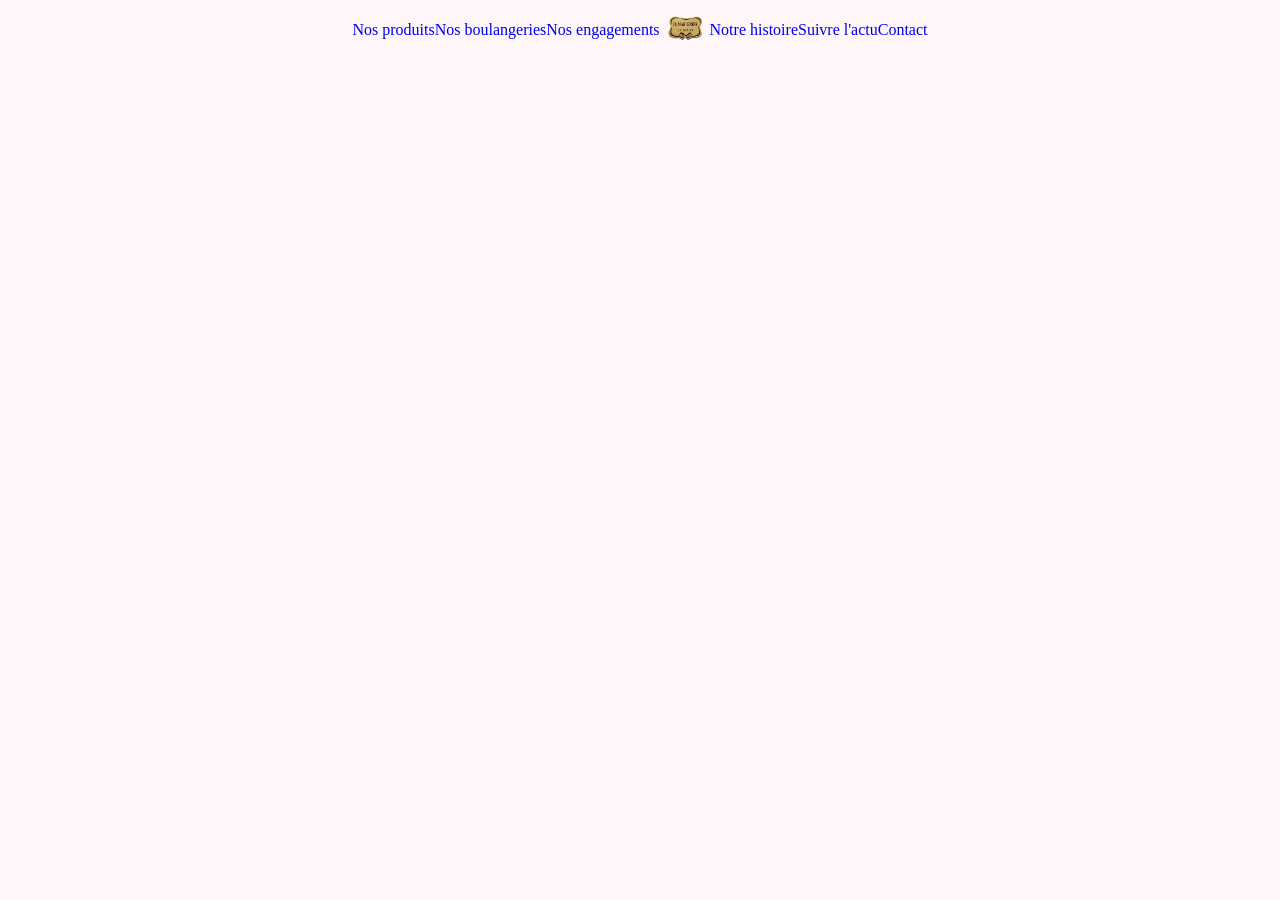
==== index.html @ d4bc4b45 "Premier dépot pour projet collaboratif" ====
<!DOCTYPE html>
<html lang="en">
<head>
    <meta charset="UTF-8">
    <meta name="viewport" content="width=device-width, initial-scale=1.0">
    <title>Boulangerie</title>
    <link rel="stylesheet" href="style/styles.css">
</head>
<body>
    <header>
        <div class="headerContent">
            <div class="headerLeft">
                <ul>
                    <li><a href="produits.html">Nos produits</a></li>
                    <li><a href="boulangeries.html">Nos boulangeries</a></li>
                    <li><a href="engagements.html">Nos engagements</a></li>
                </ul>
            </div>
            <img src="img/logo.png" alt="Logo de notre boulangerie MARIGNIER">
             <div class="headerRight">
                <ul>
                    <li><a href="histoire.html">Notre histoire</a></li>
                    <li><a href="actu.html">Suivre l'actu</a></li>
                    <li><a href="contact.html">Contact</a></li>
                </ul>
            </div>
        </div>
    </header>
</body>
</html>
---- style/styles.css ----
*{
    margin: 0;
    padding: 0;
    list-style: none;
    text-decoration: none;
}
body{
    background-color: #FFF6F9;
}

header{
    width: 100%;
    display: flex;
    justify-content: center;
    align-items: center;
    flex-direction: row;
    margin-top: 10px;
}
.headerLeft ul, .headerRight ul {
    display: flex;
    justify-content: center;
    align-items: center;
}
.headerContent{
    display: flex;
    justify-content: center;
    align-items: center;
}

header .headerContent img {
    width: 50px;
}
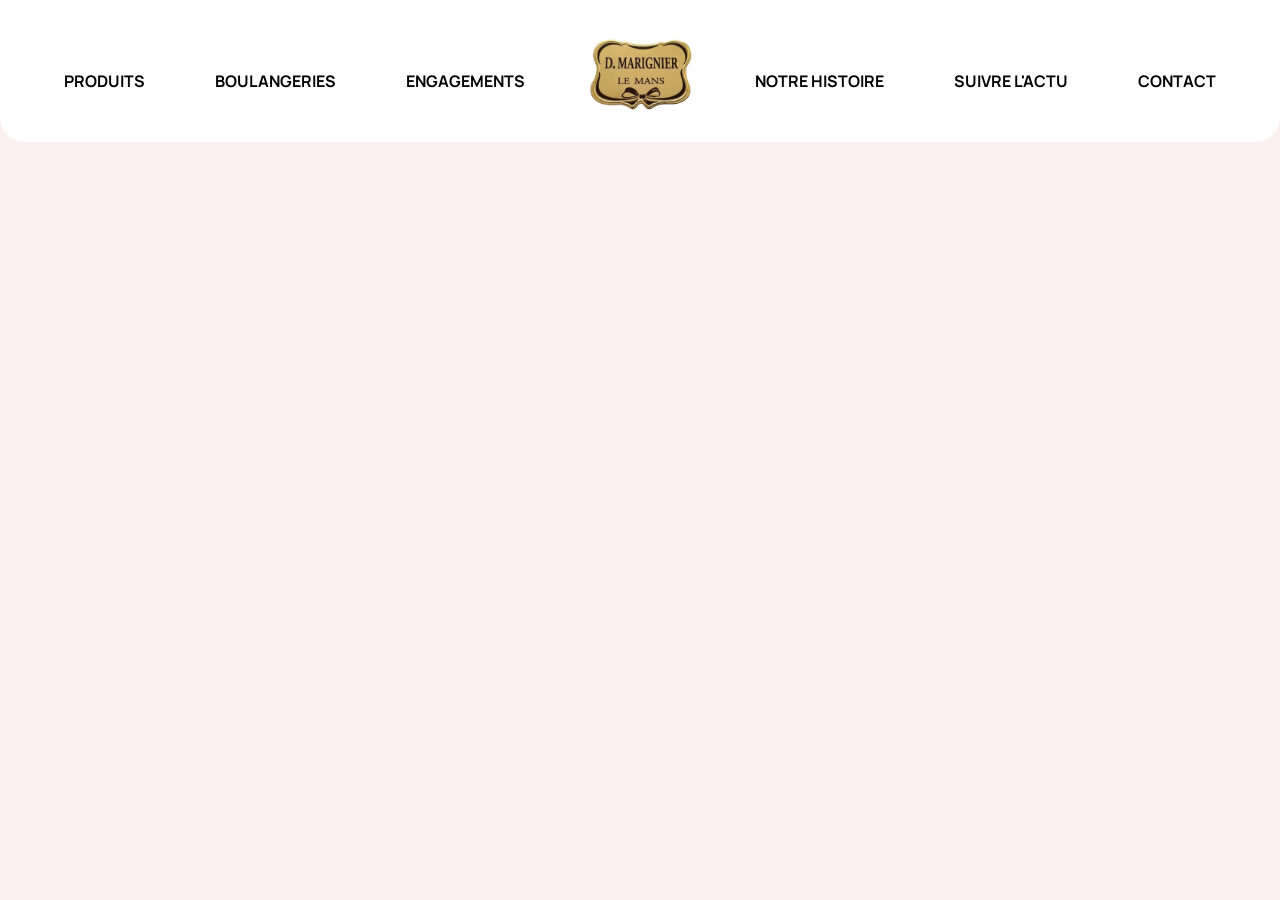
==== commit 4e0d08e3: "Modif header" ====
--- a/index.html
+++ b/index.html
@@ -4,6 +4,7 @@
     <meta charset="UTF-8">
     <meta name="viewport" content="width=device-width, initial-scale=1.0">
     <title>Boulangerie</title>
+    <link rel="shortcut icon" href="img/logo.png" type="image/x-icon">
     <link rel="stylesheet" href="style/styles.css">
 </head>
 <body>
@@ -11,12 +12,12 @@
         <div class="headerContent">
             <div class="headerLeft">
                 <ul>
-                    <li><a href="produits.html">Nos produits</a></li>
-                    <li><a href="boulangeries.html">Nos boulangeries</a></li>
-                    <li><a href="engagements.html">Nos engagements</a></li>
+                    <li><a href="produits.html">produits</a></li>
+                    <li><a href="boulangeries.html">boulangeries</a></li>
+                    <li><a href="engagements.html">engagements</a></li>
                 </ul>
             </div>
-            <img src="img/logo.png" alt="Logo de notre boulangerie MARIGNIER">
+            <a id="logoLien" href="index.html"> <img src="img/logo.png" alt="Logo de notre boulangerie MARIGNIER"></a>
              <div class="headerRight">
                 <ul>
                     <li><a href="histoire.html">Notre histoire</a></li>
@@ -26,5 +27,18 @@
             </div>
         </div>
     </header>
+
+    <secion id="slider">
+
+    </secion>
+
+    <section id="savoirFaire">
+
+    </section>
+
+    <section id="cardsMenu">
+        
+    </section>
+
 </body>
 </html>
--- a/style/styles.css
+++ b/style/styles.css
@@ -1,11 +1,15 @@
+@import url('https://fonts.googleapis.com/css2?family=Manrope:wght@200..800&display=swap');
 *{
     margin: 0;
     padding: 0;
     list-style: none;
     text-decoration: none;
+    font-family: "Manrope", sans-serif;
 }
+
+
 body{
-    background-color: #FFF6F9;
+    background-color: #FAF0F2;
 }
 
 header{
@@ -14,7 +18,10 @@
     justify-content: center;
     align-items: center;
     flex-direction: row;
-    margin-top: 10px;
+    padding-top: 20px;
+    border-bottom-left-radius: 25px;
+    border-bottom-right-radius: 25px;
+    background-color: #ffffff;
 }
 .headerLeft ul, .headerRight ul {
     display: flex;
@@ -28,5 +35,27 @@
 }
 
 header .headerContent img {
-    width: 50px;
+    width: 150px;
 }
+
+#logoLien {
+    margin: 0 40px 0 40px;
+}
+
+header ul li:not(:last-child){
+    margin-right: 70px;
+}
+
+header ul li a {
+    color: black;
+    text-transform: uppercase;
+    font-weight: bold;
+}
+
+header ul li {
+    transition: all 0.2s ease;
+}
+
+header ul li:hover{
+    transform: scale(1.03);
+}
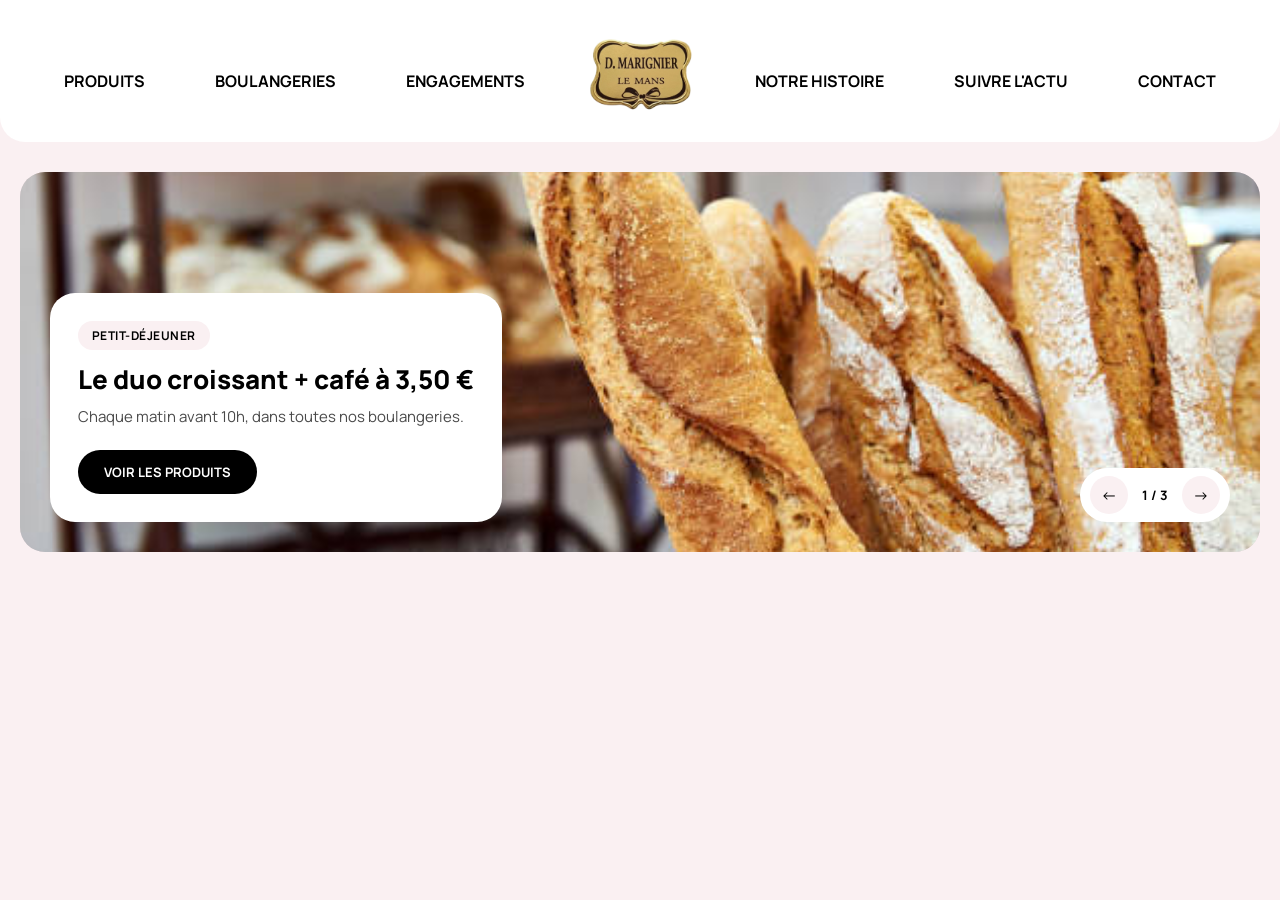
==== commit 3abd9ecb: "ajout structure carousel page accueil à modifier" ====
--- a/index.html
+++ b/index.html
@@ -28,9 +28,56 @@
         </div>
     </header>
 
-    <secion id="slider">
+    <section id="slider" >
+    <div class="sliderTrack">
 
-    </secion>
+        <article class="slide" id="promo1">
+            <img src="img/BG_PAIN.jpg" alt="Viennoiseries et café sur un plateau">
+            <div class="slideCard">
+                <span class="slideTag">Petit-déjeuner</span>
+                <h2>Le duo croissant + café à 3,50 €</h2>
+                <p>Chaque matin avant 10h, dans toutes nos boulangeries.</p>
+                <a class="btn" href="produits.html">Voir les produits</a>
+            </div>
+            <nav class="slideNav">
+                <a href="#promo3">&#8592;</a>
+                <span>1 / 3</span>
+                <a href="#promo2">&#8594;</a>
+            </nav>
+        </article>
+
+        <article class="slide" id="promo2">
+            <img src="img/BG_PAIN.jpg" alt="Galette des rois dorée">
+            <div class="slideCard">
+                <span class="slideTag">Saison</span>
+                <h2>La galette est de retour</h2>
+                <p>Frangipane maison, à réserver dès maintenant.</p>
+                <a class="btn" href="contact.html">Réserver</a>
+            </div>
+            <nav class="slideNav">
+                <a href="#promo1">&#8592;</a>
+                <span>2 / 3</span>
+                <a href="#promo3">&#8594;</a>
+            </nav>
+        </article>
+
+        <article class="slide" id="promo3">
+            <img src="img/BG_PAIN.jpg" alt="Pains artisanaux sortant du four">
+            <div class="slideCard">
+                <span class="slideTag">Notre savoir-faire</span>
+                <h2>Pétri, façonné, cuit sur place</h2>
+                <p>Découvre comment on fait notre pain, du levain au four.</p>
+                <a class="btn" href="engagements.html">Nos engagements</a>
+            </div>
+            <nav class="slideNav">
+                <a href="#promo2">&#8592;</a>
+                <span>3 / 3</span>
+                <a href="#promo1">&#8594;</a>
+            </nav>
+        </article>
+
+    </div>
+</section>
 
     <section id="savoirFaire">
 
--- a/style/styles.css
+++ b/style/styles.css
@@ -50,12 +50,148 @@
     color: black;
     text-transform: uppercase;
     font-weight: bold;
+    position: relative;
+    padding-bottom: 5px;
 }
 
 header ul li {
     transition: all 0.2s ease;
 }
 
-header ul li:hover{
-    transform: scale(1.03);
-}+
+header ul li a::after {
+    content: "";
+    position: absolute;
+    left: 0;
+    bottom: 0;
+    width: 0%;
+    height: 2px;
+    background-color: black;
+    transition: width 0.25s ease;
+}
+header ul li a:hover::after{
+    width: 100%;
+}
+
+/* ---------------------------------------CSS CAROUSEL */
+#slider {
+    max-width: 1280px;
+    margin: 30px auto;
+    padding: 0 20px;
+}
+
+.sliderTrack {
+    display: flex;
+    overflow-x: auto;
+    scroll-behavior: smooth;
+    scrollbar-width: none;
+    border-radius: 25px;
+}
+.sliderTrack::-webkit-scrollbar { 
+    display: none; /*eliot : ça cache la scroll bar dans le carousel */
+}
+
+.slide {
+    position: relative;
+    min-width: 100%;
+    min-height: 380px;
+    background-color: #ead5da;
+    overflow: hidden;
+}
+
+.slide img {
+    position: absolute;
+    inset: 0;
+    width: 100%;
+    height: 100%;
+    object-fit: cover;
+}
+
+.slideCard {
+    position: absolute;
+    left: 30px;
+    bottom: 30px;
+    max-width: 400px;
+    padding: 28px;
+    background-color: #ffffff;
+    border-radius: 25px;
+}
+
+.slideTag {
+    display: inline-block;
+    margin-bottom: 14px;
+    padding: 6px 14px;
+    background-color: #FAF0F2;
+    border-radius: 999px;
+    font-size: 12px;
+    font-weight: 700;
+    text-transform: uppercase;
+    letter-spacing: 0.04em;
+    color: black;
+}
+
+.slideCard h2 {
+    font-size: 26px;
+    font-weight: 800;
+    line-height: 1.2;
+    color: black;
+}
+
+.slideCard p {
+    margin: 10px 0 22px;
+    font-size: 15px;
+    line-height: 1.5;
+    color: #4a4a4a;
+}
+
+.btn {
+    display: inline-block;
+    padding: 13px 26px;
+    background-color: black;
+    color: #ffffff;
+    border-radius: 999px;
+    font-size: 13px;
+    font-weight: 700;
+    text-transform: uppercase;
+    transition: all 0.2s ease;
+}
+.btn:hover { 
+    transform: scale(1.03); 
+}
+
+
+.slideNav {
+    position: absolute;
+    right: 30px;
+    bottom: 30px;
+    display: flex;
+    align-items: center;
+    gap: 14px;
+    padding: 8px 10px;
+    background-color: #ffffff;
+    border-radius: 999px;
+}
+
+.slideNav span {
+    font-size: 13px;
+    font-weight: 700;
+    color: black;
+}
+
+.slideNav a {
+    display: flex;
+    justify-content: center;
+    align-items: center;
+    width: 38px;
+    height: 38px;
+    border-radius: 50%;
+    background-color: #FAF0F2;
+    color: black;
+    font-size: 16px;
+    transition: all 0.2s ease;
+}
+.slideNav a:hover { 
+    background-color: black; 
+    color: #ffffff; 
+}
+
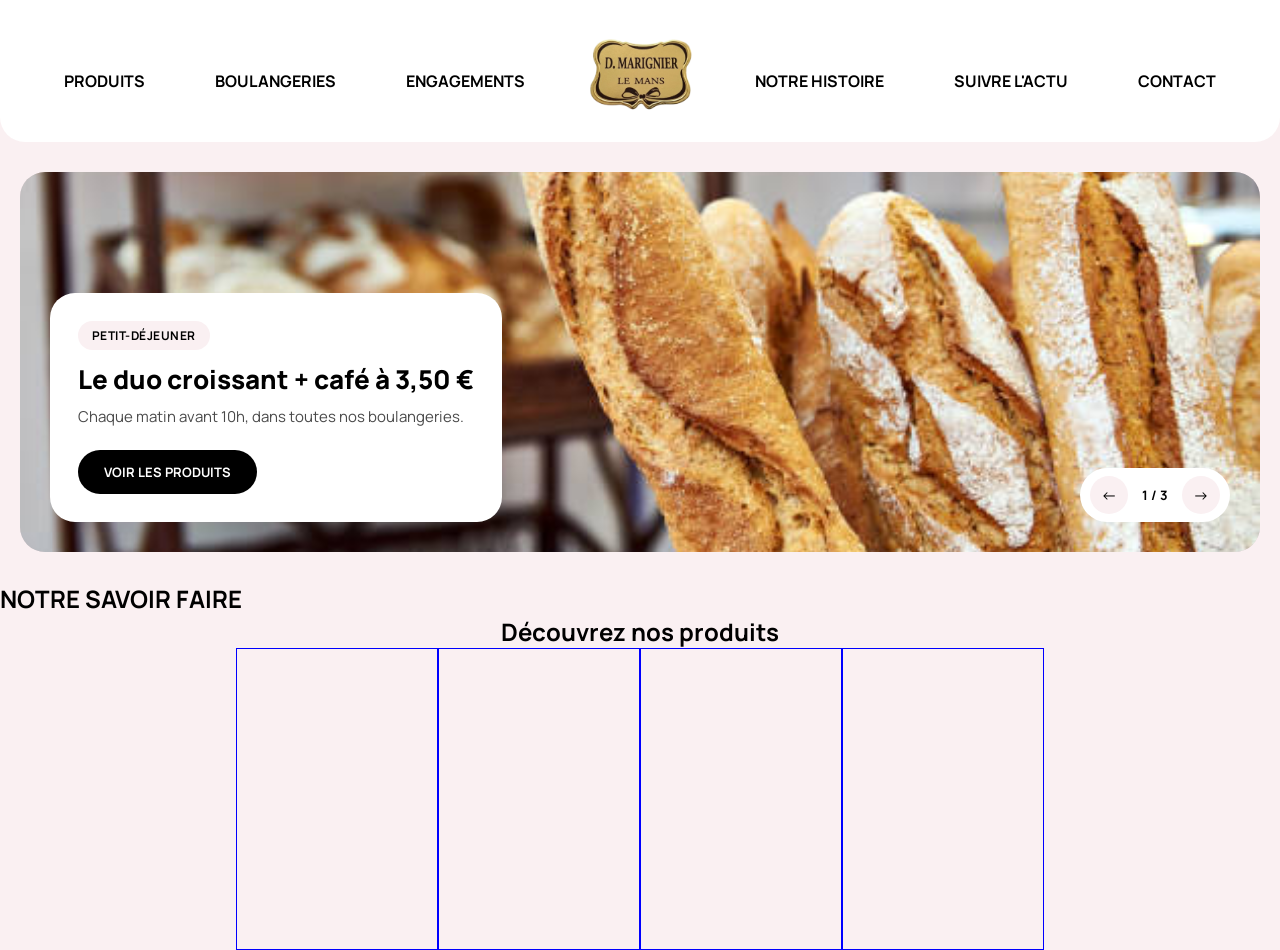
==== commit e659fdfb: "modif carousel : faut mieux l'intégrer avec le header" ====
--- a/index.html
+++ b/index.html
@@ -1,5 +1,6 @@
 <!DOCTYPE html>
 <html lang="en">
+
 <head>
     <meta charset="UTF-8">
     <meta name="viewport" content="width=device-width, initial-scale=1.0">
@@ -7,6 +8,7 @@
     <link rel="shortcut icon" href="img/logo.png" type="image/x-icon">
     <link rel="stylesheet" href="style/styles.css">
 </head>
+
 <body>
     <header>
         <div class="headerContent">
@@ -18,7 +20,7 @@
                 </ul>
             </div>
             <a id="logoLien" href="index.html"> <img src="img/logo.png" alt="Logo de notre boulangerie MARIGNIER"></a>
-             <div class="headerRight">
+            <div class="headerRight">
                 <ul>
                     <li><a href="histoire.html">Notre histoire</a></li>
                     <li><a href="actu.html">Suivre l'actu</a></li>
@@ -28,64 +30,87 @@
         </div>
     </header>
 
-    <section id="slider" >
-    <div class="sliderTrack">
+    <section id="slider">
+        <!-- btn radio invisibles qui mémorisent la slide active -->
+        <input type="radio" name="slider" id="radio1" checked hidden>
+        <input type="radio" name="slider" id="radio2" hidden>
+        <input type="radio" name="slider" id="radio3" hidden>
 
-        <article class="slide" id="promo1">
-            <img src="img/BG_PAIN.jpg" alt="Viennoiseries et café sur un plateau">
-            <div class="slideCard">
-                <span class="slideTag">Petit-déjeuner</span>
-                <h2>Le duo croissant + café à 3,50 €</h2>
-                <p>Chaque matin avant 10h, dans toutes nos boulangeries.</p>
-                <a class="btn" href="produits.html">Voir les produits</a>
+        <div class="sliderContainer">
+            <div class="sliderTrack">
+
+                <article class="slide" id="promo1">
+                    <img src="img/BG_PAIN.jpg" alt="Viennoiseries et café sur un plateau">
+                    <div class="slideCard">
+                        <span class="slideTag">Petit-déjeuner</span>
+                        <h2>Le duo croissant + café à 3,50 €</h2>
+                        <p>Chaque matin avant 10h, dans toutes nos boulangeries.</p>
+                        <a class="btn" href="produits.html">Voir les produits</a>
+                    </div>
+                    <nav class="slideNav">
+                        <label for="radio3">&#8592;</label>
+                        <span>1 / 3</span>
+                        <label for="radio2">&#8594;</label>
+                    </nav>
+                </article>
+
+                <article class="slide" id="promo2">
+                    <img src="img/BG_PAIN.jpg" alt="Galette des rois dorée">
+                    <div class="slideCard">
+                        <span class="slideTag">Saison</span>
+                        <h2>La galette est de retour</h2>
+                        <p>Frangipane maison, à réserver dès maintenant.</p>
+                        <a class="btn" href="contact.html">Réserver</a>
+                    </div>
+                    <nav class="slideNav">
+                        <label for="radio1">&#8592;</label>
+                        <span>2 / 3</span>
+                        <label for="radio3">&#8594;</label>
+                    </nav>
+                </article>
+
+                <article class="slide" id="promo3">
+                    <img src="img/BG_PAIN.jpg" alt="Pains artisanaux sortant du four">
+                    <div class="slideCard">
+                        <span class="slideTag">Notre savoir-faire</span>
+                        <h2>Pétri, façonné, cuit sur place</h2>
+                        <p>Découvre comment on fait notre pain, du levain au four.</p>
+                        <a class="btn" href="engagements.html">Nos engagements</a>
+                    </div>
+                    <nav class="slideNav">
+                        <label for="radio2">&#8592;</label>
+                        <span>3 / 3</span>
+                        <label for="radio1">&#8594;</label>
+                    </nav>
+                </article>
+
             </div>
-            <nav class="slideNav">
-                <a href="#promo3">&#8592;</a>
-                <span>1 / 3</span>
-                <a href="#promo2">&#8594;</a>
-            </nav>
-        </article>
+        </div>
+    </section>
 
-        <article class="slide" id="promo2">
-            <img src="img/BG_PAIN.jpg" alt="Galette des rois dorée">
-            <div class="slideCard">
-                <span class="slideTag">Saison</span>
-                <h2>La galette est de retour</h2>
-                <p>Frangipane maison, à réserver dès maintenant.</p>
-                <a class="btn" href="contact.html">Réserver</a>
-            </div>
-            <nav class="slideNav">
-                <a href="#promo1">&#8592;</a>
-                <span>2 / 3</span>
-                <a href="#promo3">&#8594;</a>
-            </nav>
-        </article>
-
-        <article class="slide" id="promo3">
-            <img src="img/BG_PAIN.jpg" alt="Pains artisanaux sortant du four">
-            <div class="slideCard">
-                <span class="slideTag">Notre savoir-faire</span>
-                <h2>Pétri, façonné, cuit sur place</h2>
-                <p>Découvre comment on fait notre pain, du levain au four.</p>
-                <a class="btn" href="engagements.html">Nos engagements</a>
-            </div>
-            <nav class="slideNav">
-                <a href="#promo2">&#8592;</a>
-                <span>3 / 3</span>
-                <a href="#promo1">&#8594;</a>
-            </nav>
-        </article>
-
-    </div>
-</section>
 
     <section id="savoirFaire">
+
+        <h2>
+            NOTRE SAVOIR FAIRE
+        </h2>
 
     </section>
 
     <section id="cardsMenu">
-        
+        <h2>
+            Découvrez nos produits
+        </h2>
+
+        <div class="contentMenu">
+            <div class="cardMenu"></div>
+            <div class="cardMenu"></div>
+            <div class="cardMenu"></div>
+            <div class="cardMenu"></div>
+        </div>
+
     </section>
 
 </body>
+
 </html>
--- a/style/styles.css
+++ b/style/styles.css
@@ -72,7 +72,6 @@
 header ul li a:hover::after{
     width: 100%;
 }
-
 /* ---------------------------------------CSS CAROUSEL */
 #slider {
     max-width: 1280px;
@@ -80,15 +79,24 @@
     padding: 0 20px;
 }
 
+.sliderContainer {
+    overflow: hidden;
+    border-radius: 25px
+}
+
 .sliderTrack {
     display: flex;
-    overflow-x: auto;
-    scroll-behavior: smooth;
-    scrollbar-width: none;
-    border-radius: 25px;
-}
-.sliderTrack::-webkit-scrollbar { 
-    display: none; /*eliot : ça cache la scroll bar dans le carousel */
+    transition: transform 0.5s ease;
+}
+
+#radio1:checked ~ /*regarde les balises voisines*/ .sliderContainer .sliderTrack {
+     transform: translateX(0%); /*décale la slide*/
+}
+#radio2:checked ~ .sliderContainer .sliderTrack {
+     transform: translateX(-100%); 
+}
+#radio3:checked ~ .sliderContainer .sliderTrack {
+     transform: translateX(-200%); 
 }
 
 .slide {
@@ -159,7 +167,6 @@
     transform: scale(1.03); 
 }
 
-
 .slideNav {
     position: absolute;
     right: 30px;
@@ -178,7 +185,7 @@
     color: black;
 }
 
-.slideNav a {
+.slideNav label {
     display: flex;
     justify-content: center;
     align-items: center;
@@ -188,10 +195,37 @@
     background-color: #FAF0F2;
     color: black;
     font-size: 16px;
+    cursor: pointer;
+    user-select: none;
     transition: all 0.2s ease;
 }
-.slideNav a:hover { 
+.slideNav label:hover { 
     background-color: black; 
     color: #ffffff; 
 }
 
+/* ------------------------------------------CARDS MENU ACCUEIL */
+
+
+#cardsMenu{
+    width: 100%;
+    position: relative;
+    display: flex;
+    justify-content: center;
+    flex-direction: column;
+    align-items: center;
+}
+
+.contentMenu{
+    width: 100%;
+    display: flex;
+    flex-direction: row;
+    justify-content: center;
+    align-items: center;
+}
+
+.cardMenu{
+    border: 1px solid blue;
+    height: 300px;
+    width: 200px;
+}
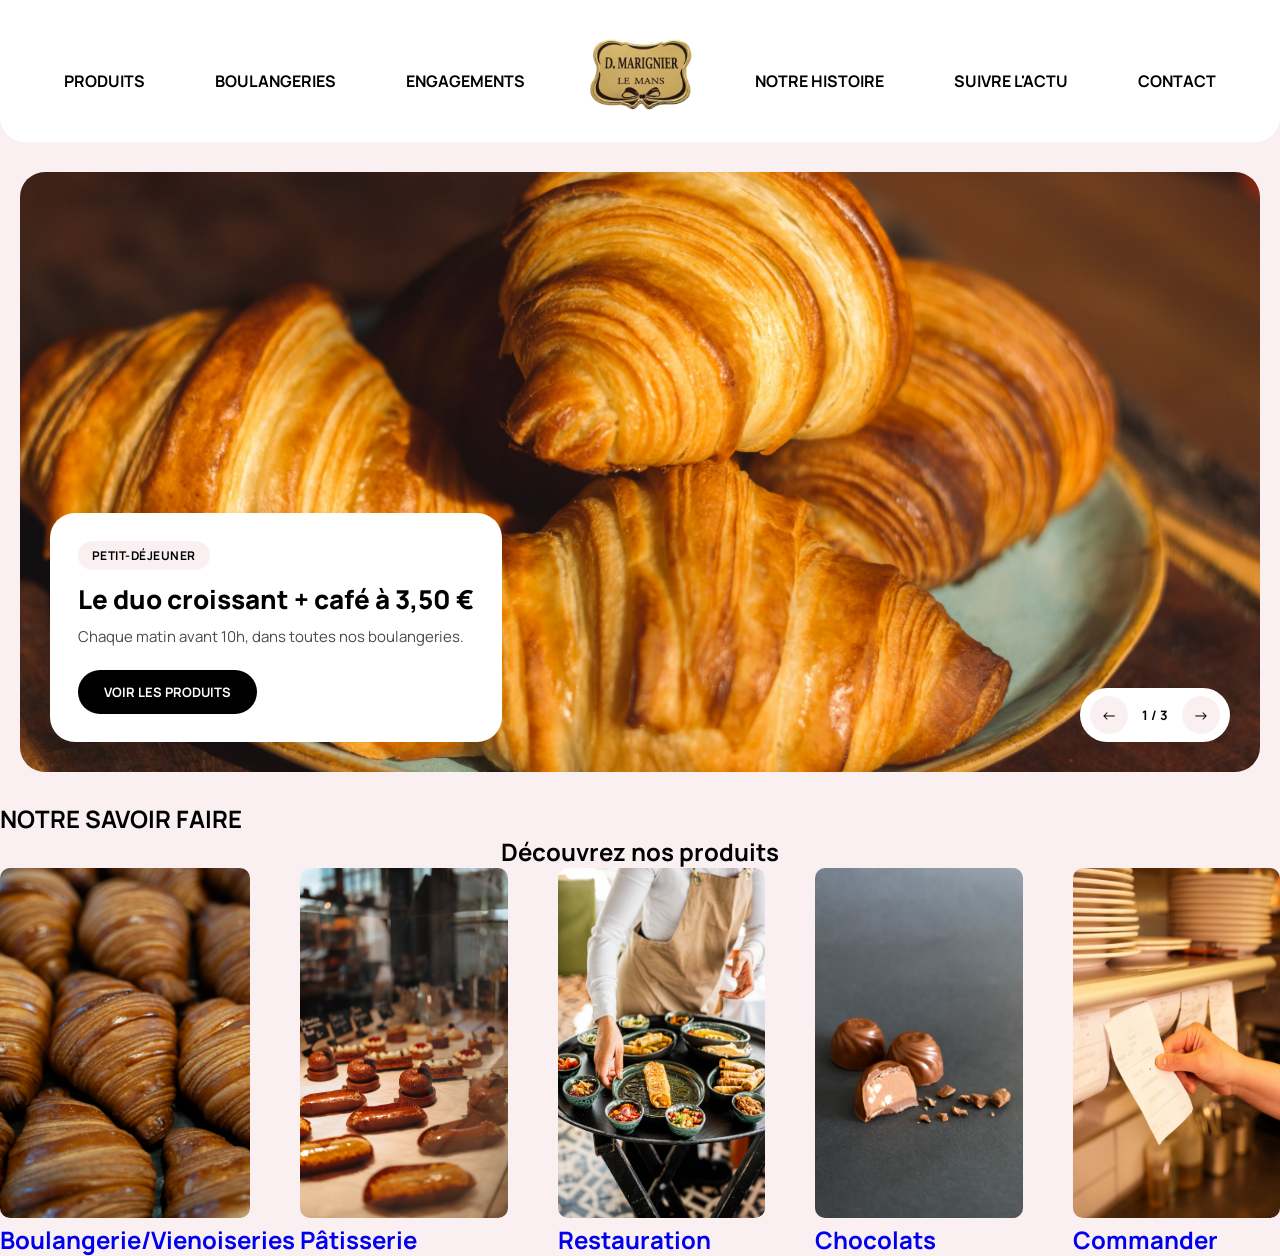
==== commit b2d914a2: "test" ====
--- a/index.html
+++ b/index.html
@@ -40,7 +40,7 @@
             <div class="sliderTrack">
 
                 <article class="slide" id="promo1">
-                    <img src="img/BG_PAIN.jpg" alt="Viennoiseries et café sur un plateau">
+                    <img src="img/croissant.jpg" alt="Viennoiseries et café sur un plateau">
                     <div class="slideCard">
                         <span class="slideTag">Petit-déjeuner</span>
                         <h2>Le duo croissant + café à 3,50 €</h2>
@@ -55,11 +55,11 @@
                 </article>
 
                 <article class="slide" id="promo2">
-                    <img src="img/BG_PAIN.jpg" alt="Galette des rois dorée">
+                    <img src="img/buche.jpg" alt="Notre buche de Noël">
                     <div class="slideCard">
                         <span class="slideTag">Saison</span>
-                        <h2>La galette est de retour</h2>
-                        <p>Frangipane maison, à réserver dès maintenant.</p>
+                        <h2>Notre bûche est de retour</h2>
+                        <p>Faite maison, à réserver dès maintenant.</p>
                         <a class="btn" href="contact.html">Réserver</a>
                     </div>
                     <nav class="slideNav">
@@ -70,7 +70,7 @@
                 </article>
 
                 <article class="slide" id="promo3">
-                    <img src="img/BG_PAIN.jpg" alt="Pains artisanaux sortant du four">
+                    <img src="img/pain.jpg" alt="Pains artisanaux sortant du four">
                     <div class="slideCard">
                         <span class="slideTag">Notre savoir-faire</span>
                         <h2>Pétri, façonné, cuit sur place</h2>
@@ -103,10 +103,36 @@
         </h2>
 
         <div class="contentMenu">
-            <div class="cardMenu"></div>
-            <div class="cardMenu"></div>
-            <div class="cardMenu"></div>
-            <div class="cardMenu"></div>
+            <a class="cardMenu" href="produits.html">
+                <img src="img/Viennoiseries.jpg" alt="Photo Boulangerie/Vienoiseries">
+                <h2>
+                    Boulangerie/Vienoiseries
+                </h2>
+            </a>
+            <a class="cardMenu" href="produits.html">
+                <img src="img/patisserie.jpg" alt="Photo Pâtisserie">
+                <h2>
+                    Pâtisserie
+                </h2>
+            </a>
+            <a class="cardMenu" href="produits.html">
+                <img src="img/restauration.jpg" alt="Photo Restauration">
+                <h2>
+                    Restauration
+                </h2>
+            </a>
+            <a class="cardMenu" href="produits.html">
+                <img src="img/chocolat.jpg" alt="Photo de chocolats">
+                <h2>
+                    Chocolats
+                </h2>
+            </a>
+            <a class="cardMenu" href="produits.html">
+                <img src="img/commande.jpg" alt="Photo de commandes">
+                <h2>
+                    Commander
+                </h2>
+            </a>
         </div>
 
     </section>
--- a/style/styles.css
+++ b/style/styles.css
@@ -102,7 +102,7 @@
 .slide {
     position: relative;
     min-width: 100%;
-    min-height: 380px;
+    min-height: 600px;
     background-color: #ead5da;
     overflow: hidden;
 }
@@ -222,10 +222,16 @@
     flex-direction: row;
     justify-content: center;
     align-items: center;
+    gap:50px;
 }
 
 .cardMenu{
-    border: 1px solid blue;
-    height: 300px;
-    width: 200px;
-}
+    height: 350px;
+    width:250px;
+}
+
+.cardMenu img{
+    width: 100%;
+    height: 100%;
+    border-radius: 10px;
+}
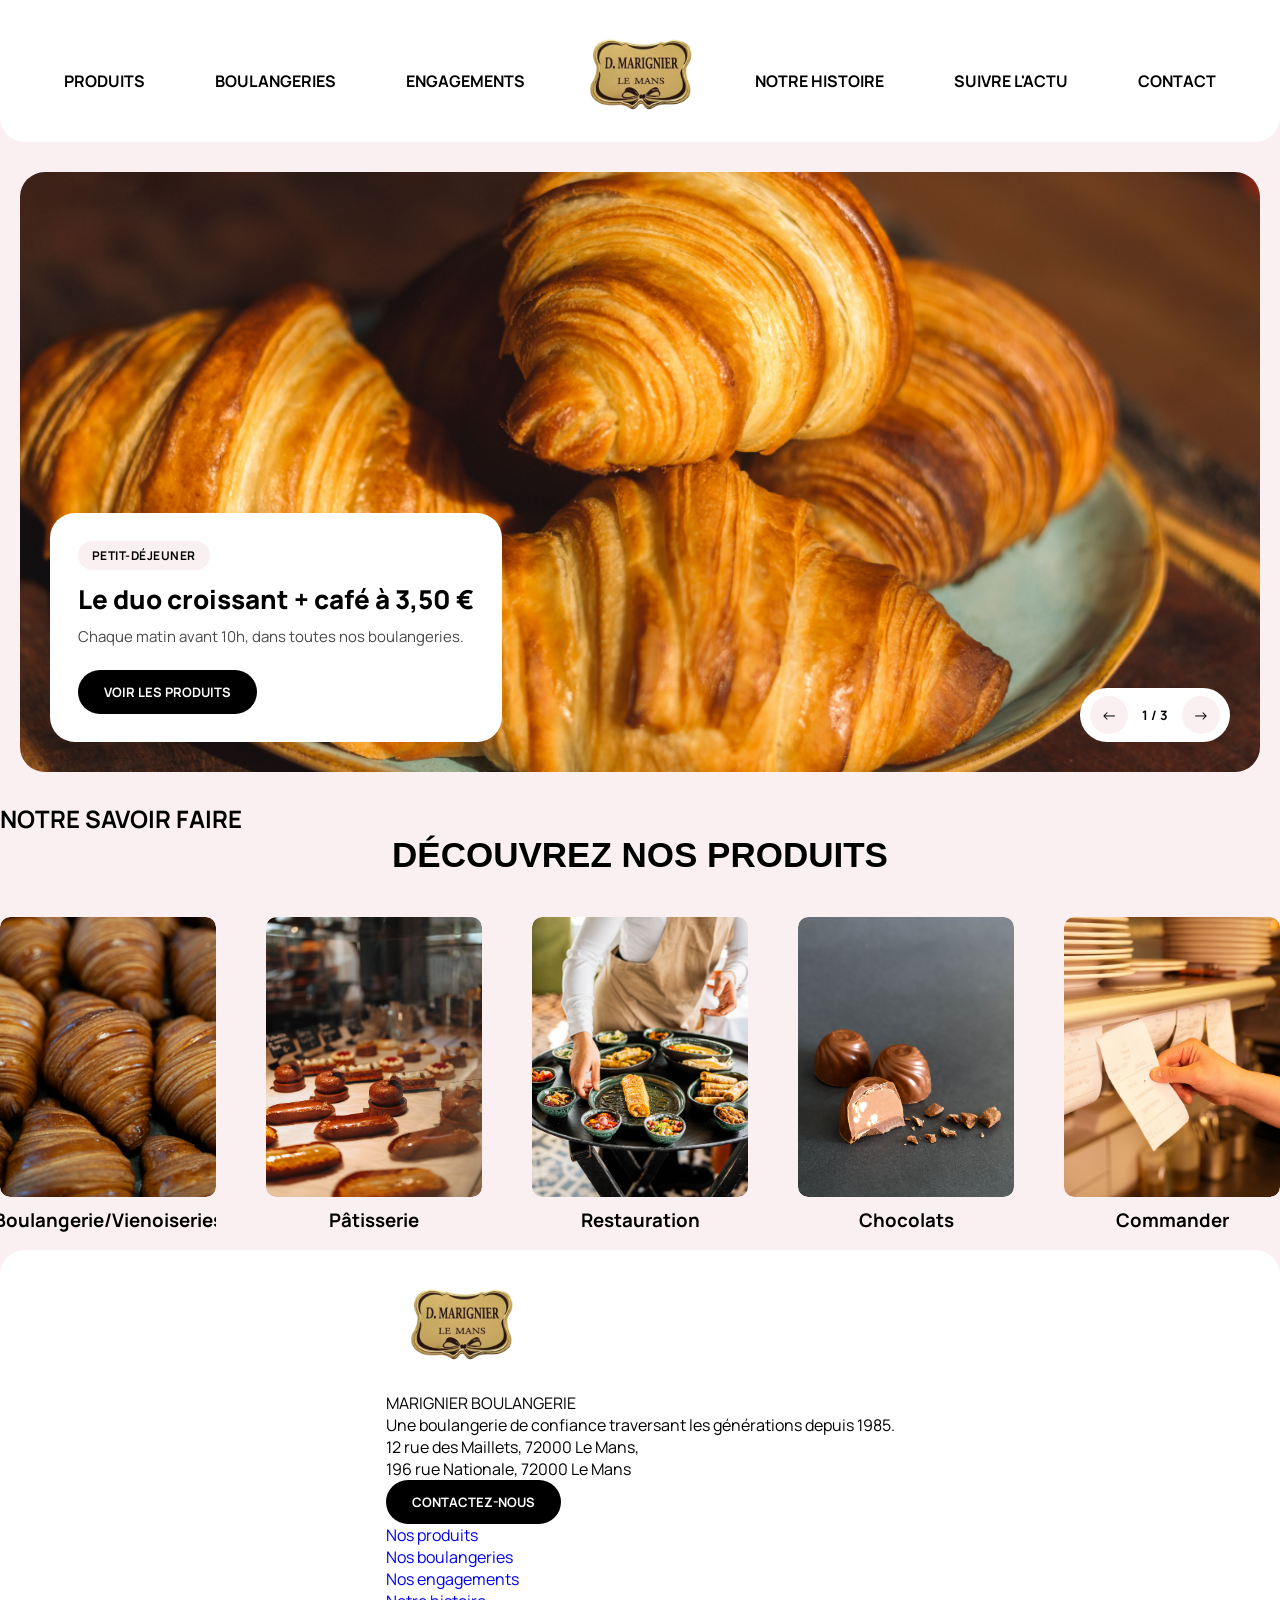
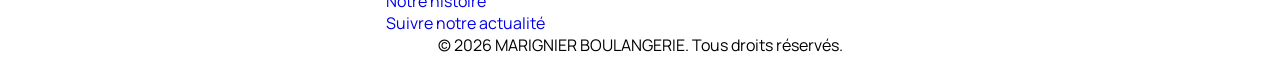
==== commit 8bb21522: "TP3 avancement page accueil" ====
--- a/index.html
+++ b/index.html
@@ -104,39 +104,81 @@
 
         <div class="contentMenu">
             <a class="cardMenu" href="produits.html">
-                <img src="img/Viennoiseries.jpg" alt="Photo Boulangerie/Vienoiseries">
-                <h2>
+                <div class="contentImage">  
+                    <img src="img/Viennoiseries.jpg" alt="Photo Boulangerie/Vienoiseries">
+                </div>
+                <h3>
                     Boulangerie/Vienoiseries
-                </h2>
+                </h3>
             </a>
             <a class="cardMenu" href="produits.html">
-                <img src="img/patisserie.jpg" alt="Photo Pâtisserie">
-                <h2>
+                <div class="contentImage"> 
+                    <img src="img/patisserie.jpg" alt="Photo Pâtisserie">
+                </div>
+                <h3>
                     Pâtisserie
-                </h2>
+                </h3>
             </a>
             <a class="cardMenu" href="produits.html">
-                <img src="img/restauration.jpg" alt="Photo Restauration">
-                <h2>
+                <div class="contentImage"> 
+                    <img src="img/restauration.jpg" alt="Photo Restauration">
+                </div>
+                <h3>
                     Restauration
-                </h2>
+                </h3>
             </a>
             <a class="cardMenu" href="produits.html">
-                <img src="img/chocolat.jpg" alt="Photo de chocolats">
-                <h2>
+                <div class="contentImage"> 
+                    <img src="img/chocolat.jpg" alt="Photo de chocolats">
+                </div>
+                <h3>
                     Chocolats
-                </h2>
+                </h3>
             </a>
             <a class="cardMenu" href="produits.html">
-                <img src="img/commande.jpg" alt="Photo de commandes">
-                <h2>
+                <div class="contentImage"> 
+                    <img src="img/commande.jpg" alt="Photo de commandes">
+                </div>
+                <h3>
                     Commander
-                </h2>
+                </h3>
             </a>
         </div>
 
     </section>
 
+
+    <footer class="footer">
+        <div class="topFooter">
+            <div class="footer-left">
+            <div class="imgFooter">
+                <img src="img/logo.png" alt="Logo de notre boulangerie MARIGNIER">
+            </div>
+            <span>MARIGNIER BOULANGERIE</span>
+            <p>Une boulangerie de confiance traversant les générations depuis 1985.</p>
+            <p>12 rue des Maillets, 72000 Le Mans,</p>
+            <p>196 rue Nationale, 72000 Le Mans</p>
+            <a href="contact.html" class="btn">
+                Contactez-nous
+            </a>
+        </div>
+        <div class="footer-right">
+            <ul>
+                <li><a href="#">Nos produits</a></li>
+                <li><a href="#">Nos boulangeries</a></li>
+                <li><a href="#">Nos engagements</a></li>
+                <li><a href="#">Notre histoire</a></li>
+                <li><a href="#">Suivre notre actualité</a></li>
+            </ul>
+        </div>
+
+        </div>
+
+        <div class="bottomFooter">
+            <p>© 2026 MARIGNIER BOULANGERIE. Tous droits réservés.</p>
+        </div>
+    </footer>
+
 </body>
 
 </html>
--- a/style/styles.css
+++ b/style/styles.css
@@ -203,10 +203,8 @@
     background-color: black; 
     color: #ffffff; 
 }
-
 /* ------------------------------------------CARDS MENU ACCUEIL */
 
-
 #cardsMenu{
     width: 100%;
     position: relative;
@@ -222,16 +220,67 @@
     flex-direction: row;
     justify-content: center;
     align-items: center;
-    gap:50px;
+    gap: 50px;
 }
 
 .cardMenu{
     height: 350px;
-    width:250px;
+    width: 250px;
+    display: flex;
+    justify-content: center;
+    flex-direction: column;
+    align-items: center;
+    overflow: hidden;
+    border-radius: 10px;
+}
+
+.contentImage{
+    width: 100%;
+    height: 80%;
+    overflow: hidden; /* empeche l'image de dépasser lors du zoom */
+    border-radius: 10px;
 }
 
 .cardMenu img{
     width: 100%;
     height: 100%;
     border-radius: 10px;
-}
+    position: relative;
+    object-fit: cover;
+    transition: all 0.5s ease;
+}
+
+.cardMenu img:hover{
+    transform: scale(1.05);
+}
+
+#cardsMenu h2{
+    font-family: "Calibre Black", sans-serif;
+    text-transform: uppercase;
+    font-size: 35px;
+    margin-bottom: 25px;
+}
+
+.cardMenu h3{
+    color: black;
+    text-align: center;
+    margin-top: 10px;
+}
+/* ------------------------------------------FOOTER */
+
+footer{
+    width: 100%;
+    display: flex;
+    justify-content: center;
+    align-items: center;
+    flex-direction: column;
+    padding-top: 20px;
+    padding-bottom: 20px;
+    border-top-left-radius: 25px;
+    border-top-right-radius: 25px;
+    background-color: #ffffff;
+}
+
+.imgFooter img {
+    width: 150px;
+}
